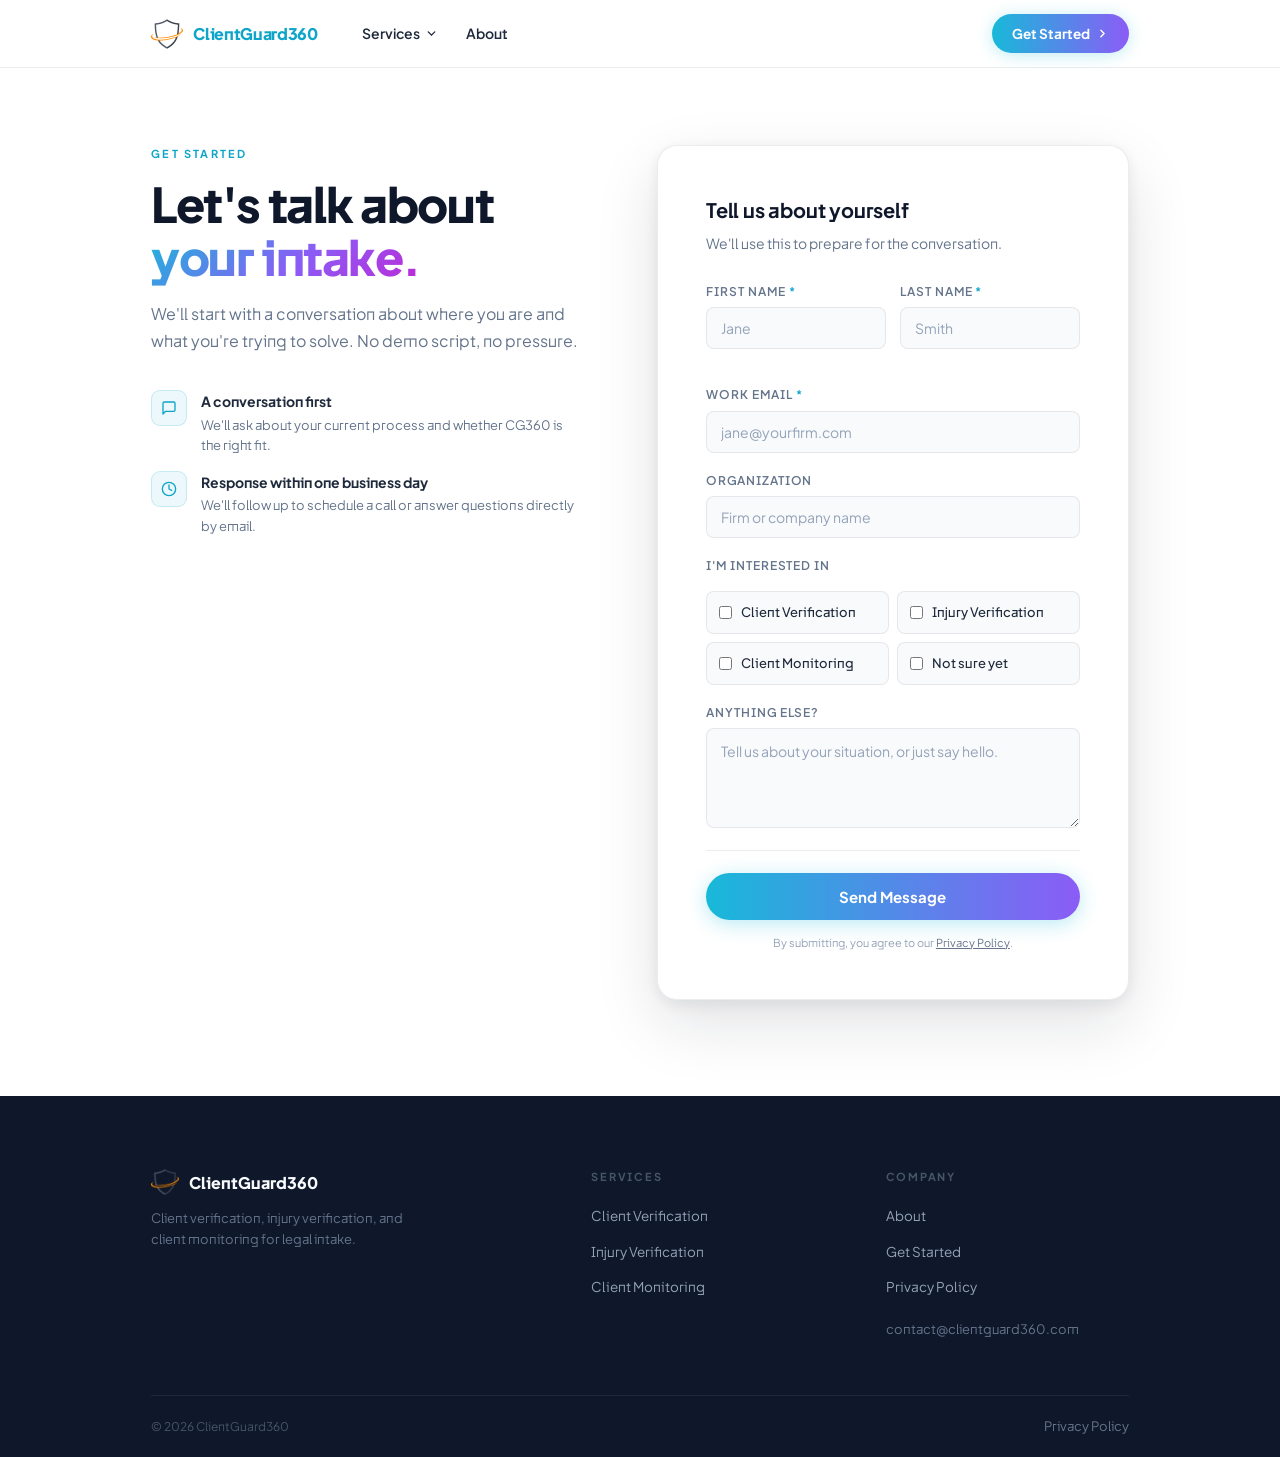
==== contact.html @ 63cef990 "initial commit" ====
<!DOCTYPE html>
<html lang="en">
<head>
  <meta charset="UTF-8">
  <meta name="viewport" content="width=device-width, initial-scale=1.0">
  <meta name="description" content="Talk to us about client verification, injury verification, or client monitoring for your firm.">
  <meta property="og:type" content="website">
  <meta property="og:title" content="Get Started | ClientGuard360">
  <meta property="og:description" content="Talk to us about client verification, injury verification, or client monitoring for your firm.">
  <meta property="og:image" content="img/og-image.png">
  <link rel="icon" href="img/favicon.png" type="image/png">
  <title>Get Started | ClientGuard360</title>
  <link rel="preconnect" href="https://fonts.googleapis.com">
  <link rel="preconnect" href="https://fonts.gstatic.com" crossorigin>
  <link href="https://fonts.googleapis.com/css2?family=Plus+Jakarta+Sans:wght@300;400;500;600;700;800&display=swap" rel="stylesheet">
  <link rel="stylesheet" href="css/main.css">
  <style>
    .contact-page {
      padding-top: calc(var(--nav-h) + clamp(48px,6vw,80px));
      padding-bottom: clamp(64px,8vw,96px);
      background: var(--bg);
      min-height: 100vh;
    }

    .contact-grid {
      display: grid;
      grid-template-columns: 1fr 1.1fr;
      gap: clamp(48px,6vw,80px);
      align-items: start;
    }

    .contact-left__eyebrow { margin-bottom: 16px; }
    .contact-left__headline {
      font-size: clamp(28px,4vw,48px); font-weight: 800;
      letter-spacing: -0.03em; line-height: 1.1; margin-bottom: 16px;
    }
    .contact-left__sub {
      font-size: 16px; color: var(--muted); line-height: 1.7; margin-bottom: 36px;
    }

    .expect-list { list-style: none; display: flex; flex-direction: column; gap: 16px; }
    .expect-item { display: flex; align-items: flex-start; gap: 14px; }
    .expect-item__icon {
      width: 36px; height: 36px; border-radius: 9px; flex-shrink: 0;
      background: rgba(14,165,201,0.08); border: 1px solid rgba(14,165,201,0.18);
      display: flex; align-items: center; justify-content: center;
    }
    .expect-item__title { font-size: 14px; font-weight: 700; color: var(--fg-2); margin-bottom: 2px; }
    .expect-item__desc { font-size: 13px; color: var(--muted); line-height: 1.55; }

    .form-card {
      background: var(--bg);
      border: 1px solid var(--border);
      border-radius: var(--radius);
      box-shadow: var(--shadow-lg);
      padding: clamp(28px,4vw,48px);
    }

    .form-card__title { font-size: 20px; font-weight: 700; letter-spacing: -0.01em; margin-bottom: 6px; }
    .form-card__sub { font-size: 14px; color: var(--muted); margin-bottom: 28px; }

    .form-group { display: flex; flex-direction: column; gap: 6px; margin-bottom: 18px; }
    .form-group--row { display: grid; grid-template-columns: 1fr 1fr; gap: 14px; }

    .form-label {
      font-size: 12px; font-weight: 600;
      text-transform: uppercase; letter-spacing: 0.08em; color: var(--muted);
    }
    .form-label span { color: var(--cyan); }

    .form-input, .form-select, .form-textarea {
      width: 100%;
      padding: 11px 14px;
      font-size: 14px; font-family: inherit;
      color: var(--fg); background: var(--bg-soft);
      border: 1.5px solid var(--border);
      border-radius: 8px;
      transition: border-color 0.15s, box-shadow 0.15s;
      outline: none;
      appearance: none;
    }
    .form-input:focus, .form-select:focus, .form-textarea:focus {
      border-color: var(--cyan);
      box-shadow: 0 0 0 3px rgba(14,165,201,0.1);
    }
    .form-input::placeholder, .form-textarea::placeholder { color: var(--muted-2); }
    .form-textarea { min-height: 100px; resize: vertical; line-height: 1.6; }
    .form-select { background-image: url("data:image/svg+xml,%3Csvg width='12' height='12' viewBox='0 0 24 24' fill='none' stroke='%2394a3b8' stroke-width='2.5' stroke-linecap='round' stroke-linejoin='round' xmlns='http://www.w3.org/2000/svg'%3E%3Cpolyline points='6 9 12 15 18 9'/%3E%3C/svg%3E"); background-repeat: no-repeat; background-position: right 14px center; padding-right: 36px; cursor: pointer; }

    .interest-grid { display: grid; grid-template-columns: 1fr 1fr; gap: 8px; }
    .interest-item {
      display: flex; align-items: center; gap: 9px;
      padding: 10px 12px;
      background: var(--bg-soft); border: 1.5px solid var(--border);
      border-radius: 8px; cursor: pointer;
      transition: border-color 0.15s, background 0.15s;
    }
    .interest-item:has(input:checked) {
      border-color: var(--cyan); background: rgba(14,165,201,0.04);
    }
    .interest-item input { accent-color: var(--cyan); cursor: pointer; }
    .interest-item label { font-size: 13px; font-weight: 500; color: var(--fg-2); cursor: pointer; }

    .form-divider { height: 1px; background: var(--border); margin: 22px 0; }

    .form-submit {
      width: 100%; padding: 14px;
      background: linear-gradient(90deg, var(--cyan-mid), var(--violet-mid));
      color: #fff; font-size: 15px; font-weight: 700;
      border: none; border-radius: 100px; cursor: pointer;
      box-shadow: 0 4px 20px rgba(24,185,217,0.3);
      transition: box-shadow 0.2s, transform 0.2s;
      font-family: inherit;
    }
    .form-submit:hover { box-shadow: 0 6px 28px rgba(24,185,217,0.44); transform: translateY(-1px); }

    .form-legal {
      font-size: 11px; color: var(--muted-2); text-align: center;
      margin-top: 14px; line-height: 1.6;
    }
    .form-legal a { color: var(--muted); text-decoration: underline; }

    @media (max-width: 760px) {
      .contact-grid { grid-template-columns: 1fr; }
      .form-group--row { grid-template-columns: 1fr; }
      .interest-grid { grid-template-columns: 1fr; }
    }
  </style>
</head>
<body>

<site-header></site-header>

<div class="contact-page">
  <div class="wrap">
    <div class="contact-grid">

      <!-- ── Left ───────────────────────────────── -->
      <div class="anim">
        <div class="contact-left__eyebrow eyebrow">Get Started</div>
        <h1 class="contact-left__headline">
          Let's talk about<br>
          <span class="grad">your intake.</span>
        </h1>
        <p class="contact-left__sub">
          We'll start with a conversation about where you are and what you're trying to solve. No demo script, no pressure.
        </p>

        <ul class="expect-list">
          <li class="expect-item">
            <div class="expect-item__icon">
              <svg width="16" height="16" viewBox="0 0 24 24" fill="none" stroke="#0ea5c9" stroke-width="2" stroke-linecap="round" stroke-linejoin="round"><path d="M21 15a2 2 0 01-2 2H7l-4 4V5a2 2 0 012-2h14a2 2 0 012 2z"/></svg>
            </div>
            <div>
              <div class="expect-item__title">A conversation first</div>
              <div class="expect-item__desc">We'll ask about your current process and whether CG360 is the right fit.</div>
            </div>
          </li>
          <li class="expect-item">
            <div class="expect-item__icon">
              <svg width="16" height="16" viewBox="0 0 24 24" fill="none" stroke="#0ea5c9" stroke-width="2" stroke-linecap="round" stroke-linejoin="round"><circle cx="12" cy="12" r="10"/><polyline points="12 6 12 12 16 14"/></svg>
            </div>
            <div>
              <div class="expect-item__title">Response within one business day</div>
              <div class="expect-item__desc">We'll follow up to schedule a call or answer questions directly by email.</div>
            </div>
          </li>
        </ul>
      </div>

      <!-- ── Form ───────────────────────────────── -->
      <div class="form-card anim d2">
        <div class="form-card__title">Tell us about yourself</div>
        <div class="form-card__sub">We'll use this to prepare for the conversation.</div>

        <form action="#" method="POST">

          <div class="form-group form-group--row">
            <div class="form-group">
              <label class="form-label" for="fname">First Name <span>*</span></label>
              <input class="form-input" type="text" id="fname" name="first_name" placeholder="Jane" required>
            </div>
            <div class="form-group">
              <label class="form-label" for="lname">Last Name <span>*</span></label>
              <input class="form-input" type="text" id="lname" name="last_name" placeholder="Smith" required>
            </div>
          </div>

          <div class="form-group">
            <label class="form-label" for="email">Work Email <span>*</span></label>
            <input class="form-input" type="email" id="email" name="email" placeholder="jane@yourfirm.com" required>
          </div>

          <div class="form-group">
            <label class="form-label" for="org">Organization</label>
            <input class="form-input" type="text" id="org" name="organization" placeholder="Firm or company name">
          </div>

          <div class="form-group">
            <div class="form-label" style="margin-bottom:10px;">I'm interested in</div>
            <div class="interest-grid">
              <div class="interest-item">
                <input type="checkbox" id="int-verify" name="interest" value="client-verification">
                <label for="int-verify">Client Verification</label>
              </div>
              <div class="interest-item">
                <input type="checkbox" id="int-injury" name="interest" value="injury-verification">
                <label for="int-injury">Injury Verification</label>
              </div>
              <div class="interest-item">
                <input type="checkbox" id="int-monitor" name="interest" value="client-monitoring">
                <label for="int-monitor">Client Monitoring</label>
              </div>
              <div class="interest-item">
                <input type="checkbox" id="int-other" name="interest" value="not-sure">
                <label for="int-other">Not sure yet</label>
              </div>
            </div>
          </div>

          <div class="form-group">
            <label class="form-label" for="message">Anything else?</label>
            <textarea class="form-textarea" id="message" name="message" placeholder="Tell us about your situation, or just say hello."></textarea>
          </div>

          <div class="form-divider"></div>

          <button type="submit" class="form-submit">
            Send Message
          </button>

          <p class="form-legal">
            By submitting, you agree to our <a href="privacy.html">Privacy Policy</a>.
          </p>

        </form>
      </div>

    </div>
  </div>
</div>


<site-footer></site-footer>
<script src="js/components.js"></script>
<script src="js/main.js"></script>
</body>
</html>
---- css/main.css ----
:root {
  --bg:          #ffffff;
  --bg-soft:     #f8fafc;
  --bg-raised:   #f1f5f9;
  --fg:          #0f172a;
  --fg-2:        #1e293b;
  --muted:       #64748b;
  --muted-2:     #94a3b8;
  --cyan:        #0ea5c9;
  --cyan-mid:    #18b9d9;
  --violet:      #7c3aed;
  --violet-mid:  #8b5cf6;
  --magenta:     #c026d3;
  --border:      rgba(15,23,42,0.08);
  --border-soft: rgba(15,23,42,0.05);
  --shadow-sm:   0 1px 4px rgba(15,23,42,0.06), 0 4px 16px rgba(15,23,42,0.06);
  --shadow-md:   0 2px 8px rgba(15,23,42,0.07), 0 12px 40px rgba(15,23,42,0.09);
  --shadow-lg:   0 4px 16px rgba(15,23,42,0.08), 0 24px 64px rgba(15,23,42,0.12);
  --radius:      20px;
  --radius-sm:   10px;
  --pad:         clamp(24px,4vw,64px);
  --gap:         clamp(16px,2vw,28px);
  --nav-h:       68px;
}

*, *::before, *::after { margin: 0; padding: 0; box-sizing: border-box; }
html { scroll-behavior: smooth; }

body {
  font-family: 'Plus Jakarta Sans', -apple-system, 'Segoe UI', sans-serif;
  font-size: 16px;
  line-height: 1.6;
  color: var(--fg);
  background: var(--bg);
  -webkit-font-smoothing: antialiased;
  font-feature-settings: 'ss01','cv11';
}

/* ── Utilities ─────────────────────────────────── */
.grad {
  background: linear-gradient(135deg, var(--cyan-mid) 0%, var(--violet-mid) 55%, var(--magenta) 100%);
  -webkit-background-clip: text;
  -webkit-text-fill-color: transparent;
  background-clip: text;
  padding-bottom: 0.1em;
  padding-right: 0.05em;
}
.wrap { max-width: 1080px; margin: 0 auto; padding: 0 var(--pad); }
.eyebrow { font-size: 11px; font-weight: 700; text-transform: uppercase; letter-spacing: 0.2em; color: var(--cyan); }
.section-label { display: flex; align-items: center; gap: 12px; margin-bottom: 20px; }
.section-label span:first-child { font-size: 11px; font-weight: 700; text-transform: uppercase; letter-spacing: 0.16em; color: var(--muted); white-space: nowrap; }
.section-label span:last-child { flex: 1; height: 1px; background: var(--border); }

@keyframes fadeUp { from { opacity: 0; transform: translateY(16px); } to { opacity: 1; transform: translateY(0); } }
.anim { opacity: 0; animation: fadeUp 0.6s cubic-bezier(0.22,1,0.36,1) forwards; }
.d1{animation-delay:.1s} .d2{animation-delay:.2s} .d3{animation-delay:.3s}
.d4{animation-delay:.4s} .d5{animation-delay:.5s} .d6{animation-delay:.6s}

/* ══════════════════════════════════════════════════
   NAV
══════════════════════════════════════════════════ */
.nav {
  position: fixed;
  top: 0; left: 0; right: 0;
  height: var(--nav-h);
  z-index: 100;
  border-bottom: 1px solid var(--border);
  transition: box-shadow 0.3s;
}
.nav::before {
  content: '';
  position: absolute; inset: 0;
  background: rgba(255,255,255,0.92);
  backdrop-filter: blur(16px);
  z-index: -1;
}
.nav.scrolled { box-shadow: var(--shadow-sm); }

.nav__inner {
  max-width: 1080px;
  margin: 0 auto;
  padding: 0 var(--pad);
  height: 100%;
  display: flex;
  align-items: center;
  gap: 0;
}

.nav__logo {
  display: flex; align-items: center; gap: 10px;
  text-decoration: none; color: var(--cyan);
  font-size: 16px; font-weight: 800; letter-spacing: -0.02em;
  flex-shrink: 0; margin-right: 32px;
}

.nav__links {
  display: flex;
  align-items: center;
  gap: 4px;
  flex: 1;
  list-style: none;
}

.nav__item { position: relative; }

.nav__link {
  display: flex; align-items: center; gap: 5px;
  padding: 8px 12px;
  font-size: 14px; font-weight: 600;
  color: var(--fg-2);
  text-decoration: none;
  border-radius: 8px;
  transition: background 0.15s, color 0.15s;
  cursor: pointer;
  white-space: nowrap;
  background: none; border: none; font-family: inherit;
}
.nav__link:hover { background: var(--bg-raised); color: var(--fg); }
.nav__link--active { color: var(--cyan); font-weight: 600; }

.nav__link svg { transition: transform 0.2s; flex-shrink: 0; }
.nav__item:hover .nav__link svg { transform: rotate(180deg); }

.nav__dropdown {
  position: absolute;
  top: 100%;
  left: 0;
  min-width: 220px;
  background: var(--bg);
  border: 1px solid var(--border);
  border-radius: var(--radius-sm);
  box-shadow: var(--shadow-md);
  padding: 14px 6px 6px;
  list-style: none;
  opacity: 0;
  pointer-events: none;
  transform: translateY(-4px);
  transition: opacity 0.15s, transform 0.15s;
}
.nav__item:hover .nav__dropdown,
.nav__item:focus-within .nav__dropdown {
  opacity: 1;
  pointer-events: all;
  transform: translateY(0);
}

.nav__drop-link {
  display: block;
  padding: 9px 14px;
  font-size: 13.5px; font-weight: 600;
  color: var(--fg-2);
  text-decoration: none;
  border-radius: 6px;
  transition: background 0.12s, color 0.12s;
}
.nav__drop-link:hover { background: var(--bg-raised); color: var(--fg); }
.nav__drop-link small { display: block; font-size: 12px; font-weight: 500; color: var(--muted); margin-top: 1px; }

.nav__cta {
  display: inline-flex; align-items: center; gap: 6px;
  margin-left: auto;
  padding: 9px 20px;
  background: linear-gradient(90deg, var(--cyan-mid), var(--violet-mid));
  color: #fff;
  font-size: 13.5px; font-weight: 700;
  border-radius: 100px;
  text-decoration: none;
  box-shadow: 0 2px 16px rgba(24,185,217,0.28);
  transition: box-shadow 0.2s, transform 0.2s;
  white-space: nowrap;
}
.nav__cta:hover { box-shadow: 0 4px 24px rgba(24,185,217,0.42); transform: translateY(-1px); }

.nav__burger {
  display: none;
  margin-left: auto;
  flex-direction: column; gap: 5px; cursor: pointer;
  background: none; border: none; padding: 8px;
}
.nav__burger span { display: block; width: 22px; height: 2px; background: var(--fg); border-radius: 2px; transition: all 0.2s; }

.nav__mobile {
  display: none;
  position: absolute;
  top: var(--nav-h); left: 0; right: 0;
  background: var(--bg);
  border-bottom: 1px solid var(--border);
  box-shadow: var(--shadow-md);
  padding: 16px var(--pad);
}
.nav__mobile a { display: block; padding: 10px 0; font-size: 15px; font-weight: 500; color: var(--fg-2); text-decoration: none; border-bottom: 1px solid var(--border-soft); }
.nav__mobile a:last-child { border: none; }
.nav__mobile .mob-section { font-size: 10px; font-weight: 700; text-transform: uppercase; letter-spacing: 0.16em; color: var(--muted); padding: 14px 0 4px; }

@media (max-width: 800px) {
  .nav__links, .nav__cta { display: none; }
  .nav__burger { display: flex; }
  .nav__mobile.open { display: block; }
}

/* ══════════════════════════════════════════════════
   HERO
══════════════════════════════════════════════════ */
.hero {
  padding-top: calc(var(--nav-h) + clamp(56px,8vw,96px));
  padding-bottom: clamp(56px,7vw,88px);
  text-align: center;
  background: var(--bg);
  position: relative;
  overflow: hidden;
}
.hero::before {
  content: '';
  position: absolute; inset: 0;
  background:
    radial-gradient(ellipse 800px 500px at 20% 0%,   rgba(24,185,217,0.07) 0%, transparent 65%),
    radial-gradient(ellipse 600px 400px at 80% 100%, rgba(139,92,246,0.06) 0%, transparent 65%);
  pointer-events: none;
}

.hero__eyebrow {
  display: inline-flex; align-items: center; gap: 8px;
  font-size: 11px; font-weight: 700; text-transform: uppercase; letter-spacing: 0.2em;
  color: var(--cyan);
  background: rgba(14,165,201,0.08);
  border: 1px solid rgba(14,165,201,0.2);
  border-radius: 100px; padding: 5px 16px;
  margin-bottom: 24px;
}
.hero__eyebrow::before { content: ''; width: 6px; height: 6px; border-radius: 50%; background: var(--cyan); flex-shrink: 0; }

.hero__headline {
  font-size: clamp(38px,6.5vw,80px);
  font-weight: 800; letter-spacing: -0.035em; line-height: 1.06;
  margin-bottom: 22px; position: relative;
}

.hero__sub {
  font-size: clamp(16px,2vw,20px);
  color: var(--muted); max-width: 580px; margin: 0 auto 36px; line-height: 1.65;
}

.hero__actions { display: flex; align-items: center; justify-content: center; gap: 14px; margin-bottom: 0; flex-wrap: wrap; }

.btn-primary {
  display: inline-flex; align-items: center; gap: 7px;
  padding: 14px 30px;
  background: linear-gradient(90deg, var(--cyan-mid), var(--violet-mid));
  color: #fff; font-size: 15px; font-weight: 700;
  border-radius: 100px; text-decoration: none;
  box-shadow: 0 4px 20px rgba(24,185,217,0.32);
  transition: box-shadow 0.2s, transform 0.2s;
}
.btn-primary:hover { box-shadow: 0 6px 28px rgba(24,185,217,0.48); transform: translateY(-2px); }

.btn-ghost {
  display: inline-flex; align-items: center; gap: 7px;
  padding: 13px 28px;
  background: transparent;
  border: 1.5px solid var(--border);
  color: var(--fg-2); font-size: 15px; font-weight: 600;
  border-radius: 100px; text-decoration: none;
  transition: border-color 0.2s, background 0.2s;
}
.btn-ghost:hover { border-color: var(--cyan); background: rgba(14,165,201,0.04); }

/* ══════════════════════════════════════════════════
   SERVICES (3-card grid)
══════════════════════════════════════════════════ */
.services { padding: clamp(64px,8vw,96px) 0; background: var(--bg-soft); }

.services__headline {
  font-size: clamp(26px,4vw,44px); font-weight: 700;
  letter-spacing: -0.02em; line-height: 1.14;
  margin-bottom: 8px;
}
.services__sub { font-size: 16px; color: var(--muted); margin-bottom: 44px; }

.services__grid { display: grid; grid-template-columns: repeat(3,1fr); gap: var(--gap); }

.svc-card {
  background: var(--bg); border: 1px solid var(--border);
  border-radius: var(--radius); box-shadow: var(--shadow-sm);
  padding: 32px 28px;
  transition: box-shadow 0.2s, transform 0.2s;
}
.svc-card:hover { box-shadow: var(--shadow-md); transform: translateY(-4px); }

.svc-card__stripe { height: 3px; border-radius: 2px; margin-bottom: 22px; }
.svc-card--a .svc-card__stripe { background: var(--cyan-mid); }
.svc-card--b .svc-card__stripe { background: linear-gradient(90deg, var(--violet-mid), var(--magenta)); }
.svc-card--c .svc-card__stripe { background: var(--magenta); }

.svc-card__icon {
  width: 44px; height: 44px; border-radius: 12px;
  display: flex; align-items: center; justify-content: center;
  margin-bottom: 18px;
}
.svc-card--a .svc-card__icon { background: rgba(14,165,201,0.08); border: 1px solid rgba(14,165,201,0.18); }
.svc-card--b .svc-card__icon { background: rgba(124,58,237,0.07); border: 1px solid rgba(124,58,237,0.18); }
.svc-card--c .svc-card__icon { background: rgba(192,38,211,0.07); border: 1px solid rgba(192,38,211,0.18); }

.svc-card__title { font-size: 18px; font-weight: 700; letter-spacing: -0.01em; margin-bottom: 12px; }
.svc-card__body { font-size: 14px; color: var(--muted); line-height: 1.7; }

/* ══════════════════════════════════════════════════
   IDENTITY STRIP
══════════════════════════════════════════════════ */
.identity { padding: clamp(64px,8vw,96px) 0; background: var(--bg); }

.identity__inner {
  background: linear-gradient(135deg, rgba(24,185,217,0.05) 0%, rgba(139,92,246,0.04) 100%);
  border: 1px solid rgba(24,185,217,0.15);
  border-radius: var(--radius);
  box-shadow: var(--shadow-sm);
  padding: clamp(36px,5vw,56px);
  display: grid; grid-template-columns: 1fr 1fr;
  gap: clamp(36px,5vw,64px); align-items: center;
}

.identity__headline {
  font-size: clamp(24px,3.5vw,38px); font-weight: 700;
  letter-spacing: -0.02em; line-height: 1.15; margin-bottom: 16px;
}
.identity__body { font-size: 15px; color: var(--muted); line-height: 1.75; margin-bottom: 14px; }

.identity__facts { display: flex; flex-direction: column; gap: 12px; }
.identity__fact {
  display: flex; align-items: center; gap: 14px;
  padding: 14px 18px;
  background: var(--bg); border: 1px solid var(--border);
  border-radius: 10px;
}
.identity__fact-icon {
  width: 36px; height: 36px; border-radius: 9px; flex-shrink: 0;
  background: rgba(14,165,201,0.08); border: 1px solid rgba(14,165,201,0.18);
  display: flex; align-items: center; justify-content: center;
}
.identity__fact-label { font-size: 10px; font-weight: 700; text-transform: uppercase; letter-spacing: 0.12em; color: var(--muted); margin-bottom: 2px; }
.identity__fact-val { font-size: 14px; font-weight: 600; color: var(--fg-2); }

/* ══════════════════════════════════════════════════
   CTA BANNER
══════════════════════════════════════════════════ */
.cta-banner { padding: clamp(64px,8vw,96px) 0; background: var(--bg-soft); }

.cta-banner__inner {
  background: var(--bg); border: 1px solid rgba(24,185,217,0.2);
  border-radius: var(--radius); box-shadow: var(--shadow-md);
  padding: clamp(36px,5vw,60px);
  display: grid; grid-template-columns: 1fr auto;
  gap: 32px; align-items: center;
}
.cta-banner__title { font-size: clamp(20px,3vw,30px); font-weight: 700; letter-spacing: -0.02em; margin-bottom: 8px; }
.cta-banner__body { font-size: 15px; color: var(--muted); line-height: 1.65; }
.cta-banner__actions { display: flex; flex-direction: column; gap: 10px; align-items: flex-end; }

.cta-accent {
  background: rgba(14,165,201,0.04);
  border: 1px solid rgba(14,165,201,0.15);
  border-radius: var(--radius-sm);
  padding: 20px 24px;
  margin-bottom: 28px;
  grid-column: 1 / -1;
}
.cta-accent__title {
  font-size: 15px; font-weight: 700;
  color: var(--fg-2); margin-bottom: 6px;
}
.cta-accent__body {
  font-size: 14px; color: var(--muted);
  line-height: 1.65;
}

/* ══════════════════════════════════════════════════
   FOOTER
══════════════════════════════════════════════════ */
footer {
  background: var(--fg);
  padding: clamp(48px,6vw,72px) 0 0;
  color: #cbd5e1;
}

.footer__grid {
  display: grid;
  grid-template-columns: 1.4fr 1fr 1fr 1fr;
  gap: clamp(24px,4vw,56px);
  padding-bottom: clamp(40px,5vw,56px);
  border-bottom: 1px solid rgba(255,255,255,0.07);
}
.footer__grid--v2 { grid-template-columns: 1.6fr 1fr 1fr; }

.footer__brand { margin-bottom: 14px; }
.footer__logo { display: flex; align-items: center; gap: 10px; font-size: 16px; font-weight: 800; color: #f8fafc; margin-bottom: 12px; }
.footer__tagline { font-size: 13px; color: #64748b; line-height: 1.6; max-width: 280px; }

.footer__col-title { font-size: 11px; font-weight: 700; text-transform: uppercase; letter-spacing: 0.16em; color: #475569; margin-bottom: 16px; }

.footer__links { list-style: none; display: flex; flex-direction: column; gap: 10px; }
.footer__links a { font-size: 13.5px; color: #94a3b8; text-decoration: none; transition: color 0.15s; }
.footer__links a:hover { color: var(--cyan-mid); }

.footer__bottom {
  padding: 20px 0;
  display: flex; align-items: center; justify-content: space-between;
  flex-wrap: wrap; gap: 12px;
  font-size: 12px; color: #475569;
}
.footer__bottom a { color: #475569; text-decoration: none; }
.footer__bottom a:hover { color: var(--cyan-mid); }

/* ══════════════════════════════════════════════════
   SERVICE PAGES
══════════════════════════════════════════════════ */
.svc-hero {
  padding-top: calc(var(--nav-h) + clamp(56px,8vw,88px));
  padding-bottom: clamp(48px,6vw,72px);
  background: var(--bg);
  position: relative; overflow: hidden;
}
.svc-hero::before {
  content: '';
  position: absolute; inset: 0;
  background:
    radial-gradient(ellipse 800px 500px at 15% 0%,   rgba(24,185,217,0.07) 0%, transparent 65%),
    radial-gradient(ellipse 500px 400px at 85% 100%, rgba(139,92,246,0.05) 0%, transparent 65%);
  pointer-events: none;
}
.svc-hero__inner {
  display: grid; grid-template-columns: 1fr 1fr;
  gap: clamp(40px,5vw,72px); align-items: center;
}
.svc-hero__badge {
  display: inline-flex; align-items: center; gap: 8px;
  font-size: 11px; font-weight: 700; text-transform: uppercase; letter-spacing: 0.2em;
  border-radius: 100px; padding: 5px 16px; margin-bottom: 20px;
}
.svc-hero__badge--cyan { color: var(--cyan); background: rgba(14,165,201,0.08); border: 1px solid rgba(14,165,201,0.2); }
.svc-hero__badge--violet { color: var(--violet); background: rgba(124,58,237,0.07); border: 1px solid rgba(124,58,237,0.18); }
.svc-hero__badge--magenta { color: var(--magenta); background: rgba(192,38,211,0.07); border: 1px solid rgba(192,38,211,0.18); }
.svc-hero__headline {
  font-size: clamp(32px,5vw,60px); font-weight: 800;
  letter-spacing: -0.03em; line-height: 1.08; margin-bottom: 18px;
}
.svc-hero__body {
  font-size: clamp(15px,1.8vw,18px); color: var(--muted);
  line-height: 1.75; margin-bottom: 28px;
}

.svc-detail { padding: clamp(64px,8vw,96px) 0; }
.svc-detail--soft { background: var(--bg-soft); }
.svc-detail--white { background: var(--bg); }

.svc-detail__inner { max-width: 720px; }
.svc-detail__headline {
  font-size: clamp(24px,3.5vw,36px); font-weight: 700;
  letter-spacing: -0.02em; line-height: 1.2; margin-bottom: 20px;
}
.svc-detail__body { font-size: 15px; color: var(--muted); line-height: 1.8; margin-bottom: 16px; }

.svc-points { display: flex; flex-direction: column; gap: 14px; margin-top: 28px; }
.svc-point {
  display: flex; align-items: flex-start; gap: 14px;
  padding: 18px 20px;
  background: var(--bg); border: 1px solid var(--border);
  border-radius: var(--radius-sm); box-shadow: var(--shadow-sm);
}
.svc-detail--white .svc-point { background: var(--bg-soft); }
.svc-point__icon {
  width: 36px; height: 36px; border-radius: 9px; flex-shrink: 0;
  display: flex; align-items: center; justify-content: center;
}
.svc-point__icon--cyan { background: rgba(14,165,201,0.08); border: 1px solid rgba(14,165,201,0.18); }
.svc-point__icon--violet { background: rgba(124,58,237,0.07); border: 1px solid rgba(124,58,237,0.18); }
.svc-point__icon--magenta { background: rgba(192,38,211,0.07); border: 1px solid rgba(192,38,211,0.18); }
.svc-point__title { font-size: 14px; font-weight: 700; color: var(--fg-2); margin-bottom: 4px; }
.svc-point__desc { font-size: 13.5px; color: var(--muted); line-height: 1.6; }

.svc-sidebar {
  background: var(--bg-soft); border: 1px solid var(--border);
  border-radius: var(--radius); box-shadow: var(--shadow-md); padding: 28px;
  display: flex; flex-direction: column; gap: 16px;
}
.svc-sidebar__title {
  font-size: 11px; font-weight: 700; text-transform: uppercase;
  letter-spacing: 0.14em; color: var(--muted); margin-bottom: 4px;
}
.svc-sidebar__item {
  display: flex; align-items: flex-start; gap: 10px;
  font-size: 14px; color: var(--fg-2); line-height: 1.5;
}
.svc-sidebar__check {
  width: 20px; height: 20px; border-radius: 50%; flex-shrink: 0; margin-top: 1px;
  display: flex; align-items: center; justify-content: center;
}

@media (max-width: 760px) {
  .svc-hero__inner { grid-template-columns: 1fr; }
}

/* ══════════════════════════════════════════════════
   LEGAL PAGES
══════════════════════════════════════════════════ */
.legal-page {
  padding-top: calc(var(--nav-h) + clamp(40px,5vw,72px));
  padding-bottom: clamp(64px,8vw,96px);
  background: var(--bg);
}
.legal-inner { max-width: 760px; }

.legal-header { margin-bottom: 48px; padding-bottom: 28px; border-bottom: 1px solid var(--border); }
.legal-header h1 { font-size: clamp(28px,4vw,44px); font-weight: 800; letter-spacing: -0.03em; margin-bottom: 10px; }
.legal-header__meta { font-size: 13px; color: var(--muted); }

.legal-toc {
  background: var(--bg-soft); border: 1px solid var(--border);
  border-radius: var(--radius-sm); padding: 20px 24px; margin-bottom: 40px;
}
.legal-toc__title { font-size: 11px; font-weight: 700; text-transform: uppercase; letter-spacing: 0.14em; color: var(--muted); margin-bottom: 12px; }
.legal-toc ol { margin: 0; padding-left: 18px; display: flex; flex-direction: column; gap: 5px; }
.legal-toc li { font-size: 13.5px; }
.legal-toc a { color: var(--cyan); text-decoration: none; }
.legal-toc a:hover { text-decoration: underline; }

.legal-section { margin-bottom: 40px; }
.legal-section h2 {
  font-size: 20px; font-weight: 700; letter-spacing: -0.01em;
  margin-bottom: 14px;
  border-top: 2px solid var(--border);
  padding-top: 20px;
}
.legal-section h3 { font-size: 15px; font-weight: 700; margin-bottom: 8px; margin-top: 20px; color: var(--fg-2); }
.legal-section p { font-size: 14px; color: var(--muted); line-height: 1.8; margin-bottom: 12px; }
.legal-section ul, .legal-section ol { margin: 0 0 12px 20px; }
.legal-section li { font-size: 14px; color: var(--muted); line-height: 1.7; margin-bottom: 5px; }
.legal-section strong { color: var(--fg-2); }
.legal-section a { color: var(--cyan); }

.legal-highlight {
  padding: 16px 20px;
  background: rgba(14,165,201,0.05); border: 1px solid rgba(14,165,201,0.15);
  border-radius: var(--radius-sm); margin-bottom: 16px;
  font-size: 14px; color: var(--fg-2); line-height: 1.7;
}
.legal-notice {
  padding: 16px 20px; margin-bottom: 36px;
  background: rgba(14,165,201,0.05); border: 1px solid rgba(14,165,201,0.15);
  border-radius: var(--radius-sm); font-size: 14px; color: var(--fg-2); line-height: 1.7;
}

/* ══════════════════════════════════════════════════
   RESPONSIVE
══════════════════════════════════════════════════ */
@media (max-width: 960px) {
  .footer__grid, .footer__grid--v2 { grid-template-columns: 1fr 1fr; }
}
@media (max-width: 760px) {
  .services__grid, .identity__inner,
  .cta-banner__inner { grid-template-columns: 1fr; }
  .footer__grid, .footer__grid--v2 { grid-template-columns: 1fr 1fr; }
  .cta-banner__actions { align-items: flex-start; }
}
@media (max-width: 480px) {
  .footer__grid, .footer__grid--v2 { grid-template-columns: 1fr; }
}
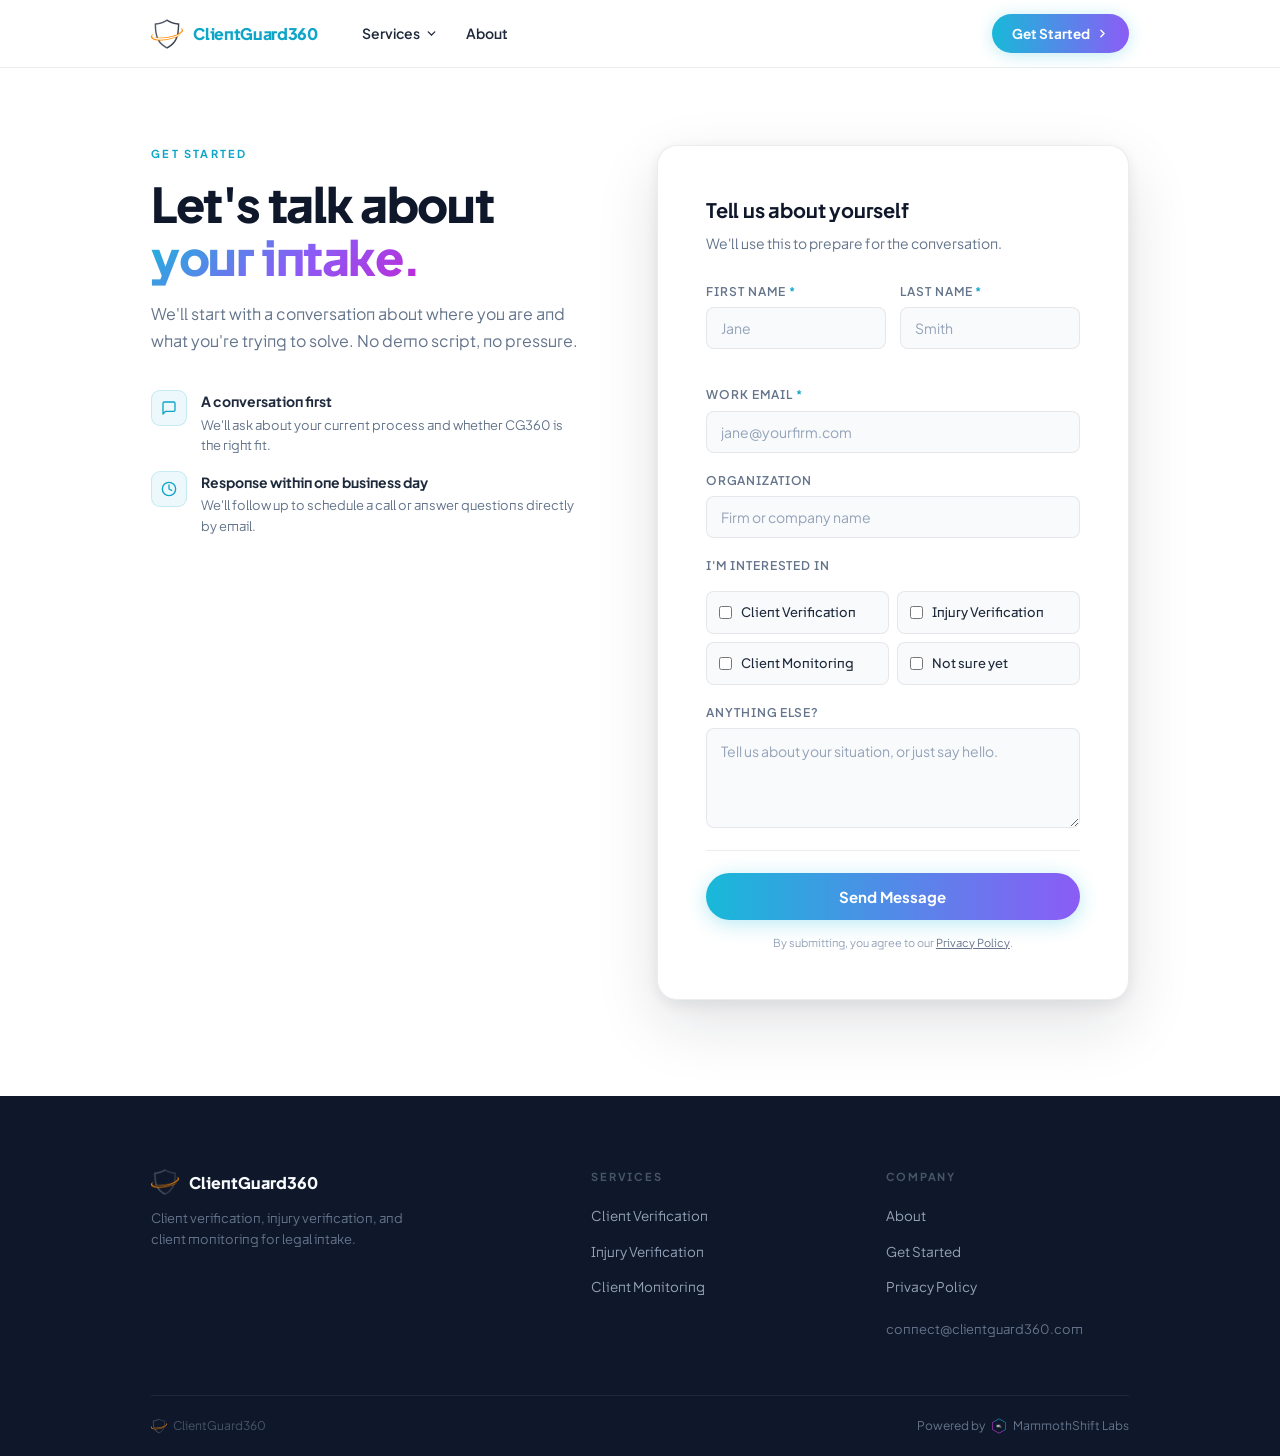
==== commit adc46909: "chore: consolidate CSS, add og-image, remove unused assets Move inline page-specific styles from abo" ====
--- a/contact.html
+++ b/contact.html
@@ -14,118 +14,6 @@
   <link rel="preconnect" href="https://fonts.gstatic.com" crossorigin>
   <link href="https://fonts.googleapis.com/css2?family=Plus+Jakarta+Sans:wght@300;400;500;600;700;800&display=swap" rel="stylesheet">
   <link rel="stylesheet" href="css/main.css">
-  <style>
-    .contact-page {
-      padding-top: calc(var(--nav-h) + clamp(48px,6vw,80px));
-      padding-bottom: clamp(64px,8vw,96px);
-      background: var(--bg);
-      min-height: 100vh;
-    }
-
-    .contact-grid {
-      display: grid;
-      grid-template-columns: 1fr 1.1fr;
-      gap: clamp(48px,6vw,80px);
-      align-items: start;
-    }
-
-    .contact-left__eyebrow { margin-bottom: 16px; }
-    .contact-left__headline {
-      font-size: clamp(28px,4vw,48px); font-weight: 800;
-      letter-spacing: -0.03em; line-height: 1.1; margin-bottom: 16px;
-    }
-    .contact-left__sub {
-      font-size: 16px; color: var(--muted); line-height: 1.7; margin-bottom: 36px;
-    }
-
-    .expect-list { list-style: none; display: flex; flex-direction: column; gap: 16px; }
-    .expect-item { display: flex; align-items: flex-start; gap: 14px; }
-    .expect-item__icon {
-      width: 36px; height: 36px; border-radius: 9px; flex-shrink: 0;
-      background: rgba(14,165,201,0.08); border: 1px solid rgba(14,165,201,0.18);
-      display: flex; align-items: center; justify-content: center;
-    }
-    .expect-item__title { font-size: 14px; font-weight: 700; color: var(--fg-2); margin-bottom: 2px; }
-    .expect-item__desc { font-size: 13px; color: var(--muted); line-height: 1.55; }
-
-    .form-card {
-      background: var(--bg);
-      border: 1px solid var(--border);
-      border-radius: var(--radius);
-      box-shadow: var(--shadow-lg);
-      padding: clamp(28px,4vw,48px);
-    }
-
-    .form-card__title { font-size: 20px; font-weight: 700; letter-spacing: -0.01em; margin-bottom: 6px; }
-    .form-card__sub { font-size: 14px; color: var(--muted); margin-bottom: 28px; }
-
-    .form-group { display: flex; flex-direction: column; gap: 6px; margin-bottom: 18px; }
-    .form-group--row { display: grid; grid-template-columns: 1fr 1fr; gap: 14px; }
-
-    .form-label {
-      font-size: 12px; font-weight: 600;
-      text-transform: uppercase; letter-spacing: 0.08em; color: var(--muted);
-    }
-    .form-label span { color: var(--cyan); }
-
-    .form-input, .form-select, .form-textarea {
-      width: 100%;
-      padding: 11px 14px;
-      font-size: 14px; font-family: inherit;
-      color: var(--fg); background: var(--bg-soft);
-      border: 1.5px solid var(--border);
-      border-radius: 8px;
-      transition: border-color 0.15s, box-shadow 0.15s;
-      outline: none;
-      appearance: none;
-    }
-    .form-input:focus, .form-select:focus, .form-textarea:focus {
-      border-color: var(--cyan);
-      box-shadow: 0 0 0 3px rgba(14,165,201,0.1);
-    }
-    .form-input::placeholder, .form-textarea::placeholder { color: var(--muted-2); }
-    .form-textarea { min-height: 100px; resize: vertical; line-height: 1.6; }
-    .form-select { background-image: url("data:image/svg+xml,%3Csvg width='12' height='12' viewBox='0 0 24 24' fill='none' stroke='%2394a3b8' stroke-width='2.5' stroke-linecap='round' stroke-linejoin='round' xmlns='http://www.w3.org/2000/svg'%3E%3Cpolyline points='6 9 12 15 18 9'/%3E%3C/svg%3E"); background-repeat: no-repeat; background-position: right 14px center; padding-right: 36px; cursor: pointer; }
-
-    .interest-grid { display: grid; grid-template-columns: 1fr 1fr; gap: 8px; }
-    .interest-item {
-      display: flex; align-items: center; gap: 9px;
-      padding: 10px 12px;
-      background: var(--bg-soft); border: 1.5px solid var(--border);
-      border-radius: 8px; cursor: pointer;
-      transition: border-color 0.15s, background 0.15s;
-    }
-    .interest-item:has(input:checked) {
-      border-color: var(--cyan); background: rgba(14,165,201,0.04);
-    }
-    .interest-item input { accent-color: var(--cyan); cursor: pointer; }
-    .interest-item label { font-size: 13px; font-weight: 500; color: var(--fg-2); cursor: pointer; }
-
-    .form-divider { height: 1px; background: var(--border); margin: 22px 0; }
-
-    .form-submit {
-      width: 100%; padding: 14px;
-      background: linear-gradient(90deg, var(--cyan-mid), var(--violet-mid));
-      color: #fff; font-size: 15px; font-weight: 700;
-      border: none; border-radius: 100px; cursor: pointer;
-      box-shadow: 0 4px 20px rgba(24,185,217,0.3);
-      transition: box-shadow 0.2s, transform 0.2s;
-      font-family: inherit;
-    }
-    .form-submit:hover { box-shadow: 0 6px 28px rgba(24,185,217,0.44); transform: translateY(-1px); }
-
-    .form-legal {
-      font-size: 11px; color: var(--muted-2); text-align: center;
-      margin-top: 14px; line-height: 1.6;
-    }
-    .form-legal a { color: var(--muted); text-decoration: underline; }
-
-    @media (max-width: 760px) {
-      .contact-grid { grid-template-columns: 1fr; }
-      .form-group--row { grid-template-columns: 1fr; }
-      .interest-grid { grid-template-columns: 1fr; }
-    }
-  </style>
 </head>
 <body>
 
@@ -173,7 +61,7 @@
         <div class="form-card__title">Tell us about yourself</div>
         <div class="form-card__sub">We'll use this to prepare for the conversation.</div>
 
-        <form action="#" method="POST">
+        <form id="contactForm">
 
           <div class="form-group form-group--row">
             <div class="form-group">
@@ -244,5 +132,62 @@
 <site-footer></site-footer>
 <script src="js/components.js"></script>
 <script src="js/main.js"></script>
+
+<script>
+document.getElementById('contactForm').addEventListener('submit', async (e) => {
+  e.preventDefault();
+
+  const form = e.target;
+  const submitBtn = form.querySelector('button[type="submit"]');
+  const originalText = submitBtn.textContent;
+
+  submitBtn.disabled = true;
+  submitBtn.textContent = 'Sending...';
+
+  const firstName = document.getElementById('fname').value.trim();
+  const lastName = document.getElementById('lname').value.trim();
+  const email = document.getElementById('email').value.trim();
+  const organization = document.getElementById('org').value.trim();
+  const message = document.getElementById('message').value.trim();
+
+  const interests = Array.from(document.querySelectorAll('input[name="interest"]:checked'))
+    .map(cb => cb.value)
+    .join(', ');
+
+  const fullMessage = [
+    message,
+    interests ? `\nInterested in: ${interests}` : ''
+  ].filter(Boolean).join('');
+
+  try {
+    const response = await fetch('https://contactus.api.mammothshift-labs.com/api/contact', {
+      method: 'POST',
+      headers: { 'Content-Type': 'application/json' },
+      mode: 'cors',
+      body: JSON.stringify({
+        name: `${firstName} ${lastName}`,
+        email: email,
+        company: organization || undefined,
+        message: fullMessage,
+        site: 'clientguard360.com'
+      })
+    });
+
+    const data = await response.json();
+
+    if (data.success) {
+      window.location.href = 'thank-you.html';
+    } else {
+      alert('Error sending message: ' + (data.error || 'Unknown error'));
+    }
+  } catch (err) {
+    alert('Error sending message: ' + err.message);
+  } finally {
+    submitBtn.disabled = false;
+    submitBtn.textContent = originalText;
+  }
+});
+</script>
+
 </body>
 </html>
--- a/css/main.css
+++ b/css/main.css
@@ -54,7 +54,7 @@
 @keyframes fadeUp { from { opacity: 0; transform: translateY(16px); } to { opacity: 1; transform: translateY(0); } }
 .anim { opacity: 0; animation: fadeUp 0.6s cubic-bezier(0.22,1,0.36,1) forwards; }
 .d1{animation-delay:.1s} .d2{animation-delay:.2s} .d3{animation-delay:.3s}
-.d4{animation-delay:.4s} .d5{animation-delay:.5s} .d6{animation-delay:.6s}
+.d4{animation-delay:.4s}
 
 /* ══════════════════════════════════════════════════
    NAV
@@ -449,7 +449,6 @@
 
 .svc-detail { padding: clamp(64px,8vw,96px) 0; }
 .svc-detail--soft { background: var(--bg-soft); }
-.svc-detail--white { background: var(--bg); }
 
 .svc-detail__inner { max-width: 720px; }
 .svc-detail__headline {
@@ -465,7 +464,6 @@
   background: var(--bg); border: 1px solid var(--border);
   border-radius: var(--radius-sm); box-shadow: var(--shadow-sm);
 }
-.svc-detail--white .svc-point { background: var(--bg-soft); }
 .svc-point__icon {
   width: 36px; height: 36px; border-radius: 9px; flex-shrink: 0;
   display: flex; align-items: center; justify-content: center;
@@ -511,16 +509,6 @@
 .legal-header { margin-bottom: 48px; padding-bottom: 28px; border-bottom: 1px solid var(--border); }
 .legal-header h1 { font-size: clamp(28px,4vw,44px); font-weight: 800; letter-spacing: -0.03em; margin-bottom: 10px; }
 .legal-header__meta { font-size: 13px; color: var(--muted); }
-
-.legal-toc {
-  background: var(--bg-soft); border: 1px solid var(--border);
-  border-radius: var(--radius-sm); padding: 20px 24px; margin-bottom: 40px;
-}
-.legal-toc__title { font-size: 11px; font-weight: 700; text-transform: uppercase; letter-spacing: 0.14em; color: var(--muted); margin-bottom: 12px; }
-.legal-toc ol { margin: 0; padding-left: 18px; display: flex; flex-direction: column; gap: 5px; }
-.legal-toc li { font-size: 13.5px; }
-.legal-toc a { color: var(--cyan); text-decoration: none; }
-.legal-toc a:hover { text-decoration: underline; }
 
 .legal-section { margin-bottom: 40px; }
 .legal-section h2 {
@@ -536,16 +524,230 @@
 .legal-section strong { color: var(--fg-2); }
 .legal-section a { color: var(--cyan); }
 
-.legal-highlight {
-  padding: 16px 20px;
-  background: rgba(14,165,201,0.05); border: 1px solid rgba(14,165,201,0.15);
-  border-radius: var(--radius-sm); margin-bottom: 16px;
-  font-size: 14px; color: var(--fg-2); line-height: 1.7;
-}
-.legal-notice {
-  padding: 16px 20px; margin-bottom: 36px;
-  background: rgba(14,165,201,0.05); border: 1px solid rgba(14,165,201,0.15);
-  border-radius: var(--radius-sm); font-size: 14px; color: var(--fg-2); line-height: 1.7;
+
+/* ══════════════════════════════════════════════════
+   PAGE HERO (about, etc.)
+══════════════════════════════════════════════════ */
+.page-hero {
+  padding-top: calc(var(--nav-h) + clamp(56px,7vw,88px));
+  padding-bottom: clamp(48px,6vw,64px);
+  background: var(--bg);
+  position: relative; overflow: hidden;
+}
+.page-hero::before {
+  content: '';
+  position: absolute; inset: 0;
+  background:
+    radial-gradient(ellipse 700px 400px at 15% 0%,   rgba(24,185,217,0.07) 0%, transparent 65%),
+    radial-gradient(ellipse 500px 350px at 85% 100%, rgba(139,92,246,0.05) 0%, transparent 65%);
+  pointer-events: none;
+}
+.page-hero__inner { max-width: 720px; }
+.page-hero__eyebrow { margin-bottom: 16px; }
+.page-hero__headline {
+  font-size: clamp(34px,5vw,60px); font-weight: 800;
+  letter-spacing: -0.03em; line-height: 1.08; margin-bottom: 20px;
+}
+.page-hero__body {
+  font-size: clamp(15px,1.8vw,18px); color: var(--muted);
+  line-height: 1.75; margin-bottom: 16px;
+}
+
+/* ══════════════════════════════════════════════════
+   ABOUT PAGE
+══════════════════════════════════════════════════ */
+.about-section { padding: clamp(64px,8vw,96px) 0; }
+.about-section--soft { background: var(--bg-soft); }
+
+.about-inner { max-width: 720px; }
+.about-headline {
+  font-size: clamp(24px,3.5vw,36px); font-weight: 700;
+  letter-spacing: -0.02em; line-height: 1.2; margin-bottom: 20px;
+}
+.about-body { font-size: 15px; color: var(--muted); line-height: 1.8; margin-bottom: 16px; }
+
+.about-services {
+  display: grid; grid-template-columns: repeat(3,1fr); gap: var(--gap);
+  margin-top: 32px;
+}
+.about-svc {
+  padding: 24px 22px;
+  background: var(--bg); border: 1px solid var(--border);
+  border-radius: var(--radius); box-shadow: var(--shadow-sm);
+}
+.about-svc__stripe { height: 3px; border-radius: 2px; margin-bottom: 16px; }
+.about-svc__stripe--cyan { background: var(--cyan-mid); }
+.about-svc__stripe--violet { background: linear-gradient(90deg, var(--violet-mid), var(--magenta)); }
+.about-svc__stripe--magenta { background: var(--magenta); }
+.about-svc__title { font-size: 15px; font-weight: 700; margin-bottom: 8px; }
+.about-svc__body { font-size: 13.5px; color: var(--muted); line-height: 1.6; }
+
+/* ══════════════════════════════════════════════════
+   CONTACT PAGE
+══════════════════════════════════════════════════ */
+.contact-page {
+  padding-top: calc(var(--nav-h) + clamp(48px,6vw,80px));
+  padding-bottom: clamp(64px,8vw,96px);
+  background: var(--bg);
+  min-height: 100vh;
+}
+
+.contact-grid {
+  display: grid;
+  grid-template-columns: 1fr 1.1fr;
+  gap: clamp(48px,6vw,80px);
+  align-items: start;
+}
+
+.contact-left__eyebrow { margin-bottom: 16px; }
+.contact-left__headline {
+  font-size: clamp(28px,4vw,48px); font-weight: 800;
+  letter-spacing: -0.03em; line-height: 1.1; margin-bottom: 16px;
+}
+.contact-left__sub {
+  font-size: 16px; color: var(--muted); line-height: 1.7; margin-bottom: 36px;
+}
+
+.expect-list { list-style: none; display: flex; flex-direction: column; gap: 16px; }
+.expect-item { display: flex; align-items: flex-start; gap: 14px; }
+.expect-item__icon {
+  width: 36px; height: 36px; border-radius: 9px; flex-shrink: 0;
+  background: rgba(14,165,201,0.08); border: 1px solid rgba(14,165,201,0.18);
+  display: flex; align-items: center; justify-content: center;
+}
+.expect-item__title { font-size: 14px; font-weight: 700; color: var(--fg-2); margin-bottom: 2px; }
+.expect-item__desc { font-size: 13px; color: var(--muted); line-height: 1.55; }
+
+.form-card {
+  background: var(--bg);
+  border: 1px solid var(--border);
+  border-radius: var(--radius);
+  box-shadow: var(--shadow-lg);
+  padding: clamp(28px,4vw,48px);
+}
+
+.form-card__title { font-size: 20px; font-weight: 700; letter-spacing: -0.01em; margin-bottom: 6px; }
+.form-card__sub { font-size: 14px; color: var(--muted); margin-bottom: 28px; }
+
+.form-group { display: flex; flex-direction: column; gap: 6px; margin-bottom: 18px; }
+.form-group--row { display: grid; grid-template-columns: 1fr 1fr; gap: 14px; }
+
+.form-label {
+  font-size: 12px; font-weight: 600;
+  text-transform: uppercase; letter-spacing: 0.08em; color: var(--muted);
+}
+.form-label span { color: var(--cyan); }
+
+.form-input, .form-select, .form-textarea {
+  width: 100%;
+  padding: 11px 14px;
+  font-size: 14px; font-family: inherit;
+  color: var(--fg); background: var(--bg-soft);
+  border: 1.5px solid var(--border);
+  border-radius: 8px;
+  transition: border-color 0.15s, box-shadow 0.15s;
+  outline: none;
+  appearance: none;
+}
+.form-input:focus, .form-select:focus, .form-textarea:focus {
+  border-color: var(--cyan);
+  box-shadow: 0 0 0 3px rgba(14,165,201,0.1);
+}
+.form-input::placeholder, .form-textarea::placeholder { color: var(--muted-2); }
+.form-textarea { min-height: 100px; resize: vertical; line-height: 1.6; }
+.form-select { background-image: url("data:image/svg+xml,%3Csvg width='12' height='12' viewBox='0 0 24 24' fill='none' stroke='%2394a3b8' stroke-width='2.5' stroke-linecap='round' stroke-linejoin='round' xmlns='http://www.w3.org/2000/svg'%3E%3Cpolyline points='6 9 12 15 18 9'/%3E%3C/svg%3E"); background-repeat: no-repeat; background-position: right 14px center; padding-right: 36px; cursor: pointer; }
+
+.interest-grid { display: grid; grid-template-columns: 1fr 1fr; gap: 8px; }
+.interest-item {
+  display: flex; align-items: center; gap: 9px;
+  padding: 10px 12px;
+  background: var(--bg-soft); border: 1.5px solid var(--border);
+  border-radius: 8px; cursor: pointer;
+  transition: border-color 0.15s, background 0.15s;
+}
+.interest-item:has(input:checked) {
+  border-color: var(--cyan); background: rgba(14,165,201,0.04);
+}
+.interest-item input { accent-color: var(--cyan); cursor: pointer; }
+.interest-item label { font-size: 13px; font-weight: 500; color: var(--fg-2); cursor: pointer; }
+
+.form-divider { height: 1px; background: var(--border); margin: 22px 0; }
+
+.form-submit {
+  width: 100%; padding: 14px;
+  background: linear-gradient(90deg, var(--cyan-mid), var(--violet-mid));
+  color: #fff; font-size: 15px; font-weight: 700;
+  border: none; border-radius: 100px; cursor: pointer;
+  box-shadow: 0 4px 20px rgba(24,185,217,0.3);
+  transition: box-shadow 0.2s, transform 0.2s;
+  font-family: inherit;
+}
+.form-submit:hover { box-shadow: 0 6px 28px rgba(24,185,217,0.44); transform: translateY(-1px); }
+
+.form-legal {
+  font-size: 11px; color: var(--muted-2); text-align: center;
+  margin-top: 14px; line-height: 1.6;
+}
+.form-legal a { color: var(--muted); text-decoration: underline; }
+
+/* ══════════════════════════════════════════════════
+   THANK YOU PAGE
+══════════════════════════════════════════════════ */
+.thank-you-page {
+  padding-top: calc(var(--nav-h) + clamp(48px,6vw,80px));
+  padding-bottom: clamp(64px,8vw,96px);
+  background: var(--bg);
+  min-height: 100vh;
+  display: flex;
+  align-items: center;
+  justify-content: center;
+}
+
+.thank-you-content {
+  text-align: center;
+  max-width: 500px;
+}
+
+.thank-you-icon {
+  width: 64px;
+  height: 64px;
+  margin: 0 auto 28px;
+  display: block;
+}
+
+.thank-you-headline {
+  font-size: clamp(28px,4vw,48px);
+  font-weight: 800;
+  letter-spacing: -0.03em;
+  line-height: 1.1;
+  margin-bottom: 18px;
+}
+
+.thank-you-sub {
+  font-size: 16px;
+  color: var(--muted);
+  line-height: 1.7;
+  margin-bottom: 36px;
+}
+
+.thank-you-btn {
+  display: inline-block;
+  padding: 14px 32px;
+  background: linear-gradient(90deg, var(--cyan-mid), var(--violet-mid));
+  color: #fff;
+  font-size: 15px;
+  font-weight: 700;
+  border: none;
+  border-radius: 100px;
+  cursor: pointer;
+  box-shadow: 0 4px 20px rgba(24,185,217,0.3);
+  transition: box-shadow 0.2s, transform 0.2s;
+  text-decoration: none;
+  font-family: inherit;
+}
+.thank-you-btn:hover {
+  box-shadow: 0 6px 28px rgba(24,185,217,0.44);
+  transform: translateY(-1px);
 }
 
 /* ══════════════════════════════════════════════════
@@ -559,6 +761,10 @@
   .cta-banner__inner { grid-template-columns: 1fr; }
   .footer__grid, .footer__grid--v2 { grid-template-columns: 1fr 1fr; }
   .cta-banner__actions { align-items: flex-start; }
+  .about-services { grid-template-columns: 1fr; }
+  .contact-grid { grid-template-columns: 1fr; }
+  .form-group--row { grid-template-columns: 1fr; }
+  .interest-grid { grid-template-columns: 1fr; }
 }
 @media (max-width: 480px) {
   .footer__grid, .footer__grid--v2 { grid-template-columns: 1fr; }
